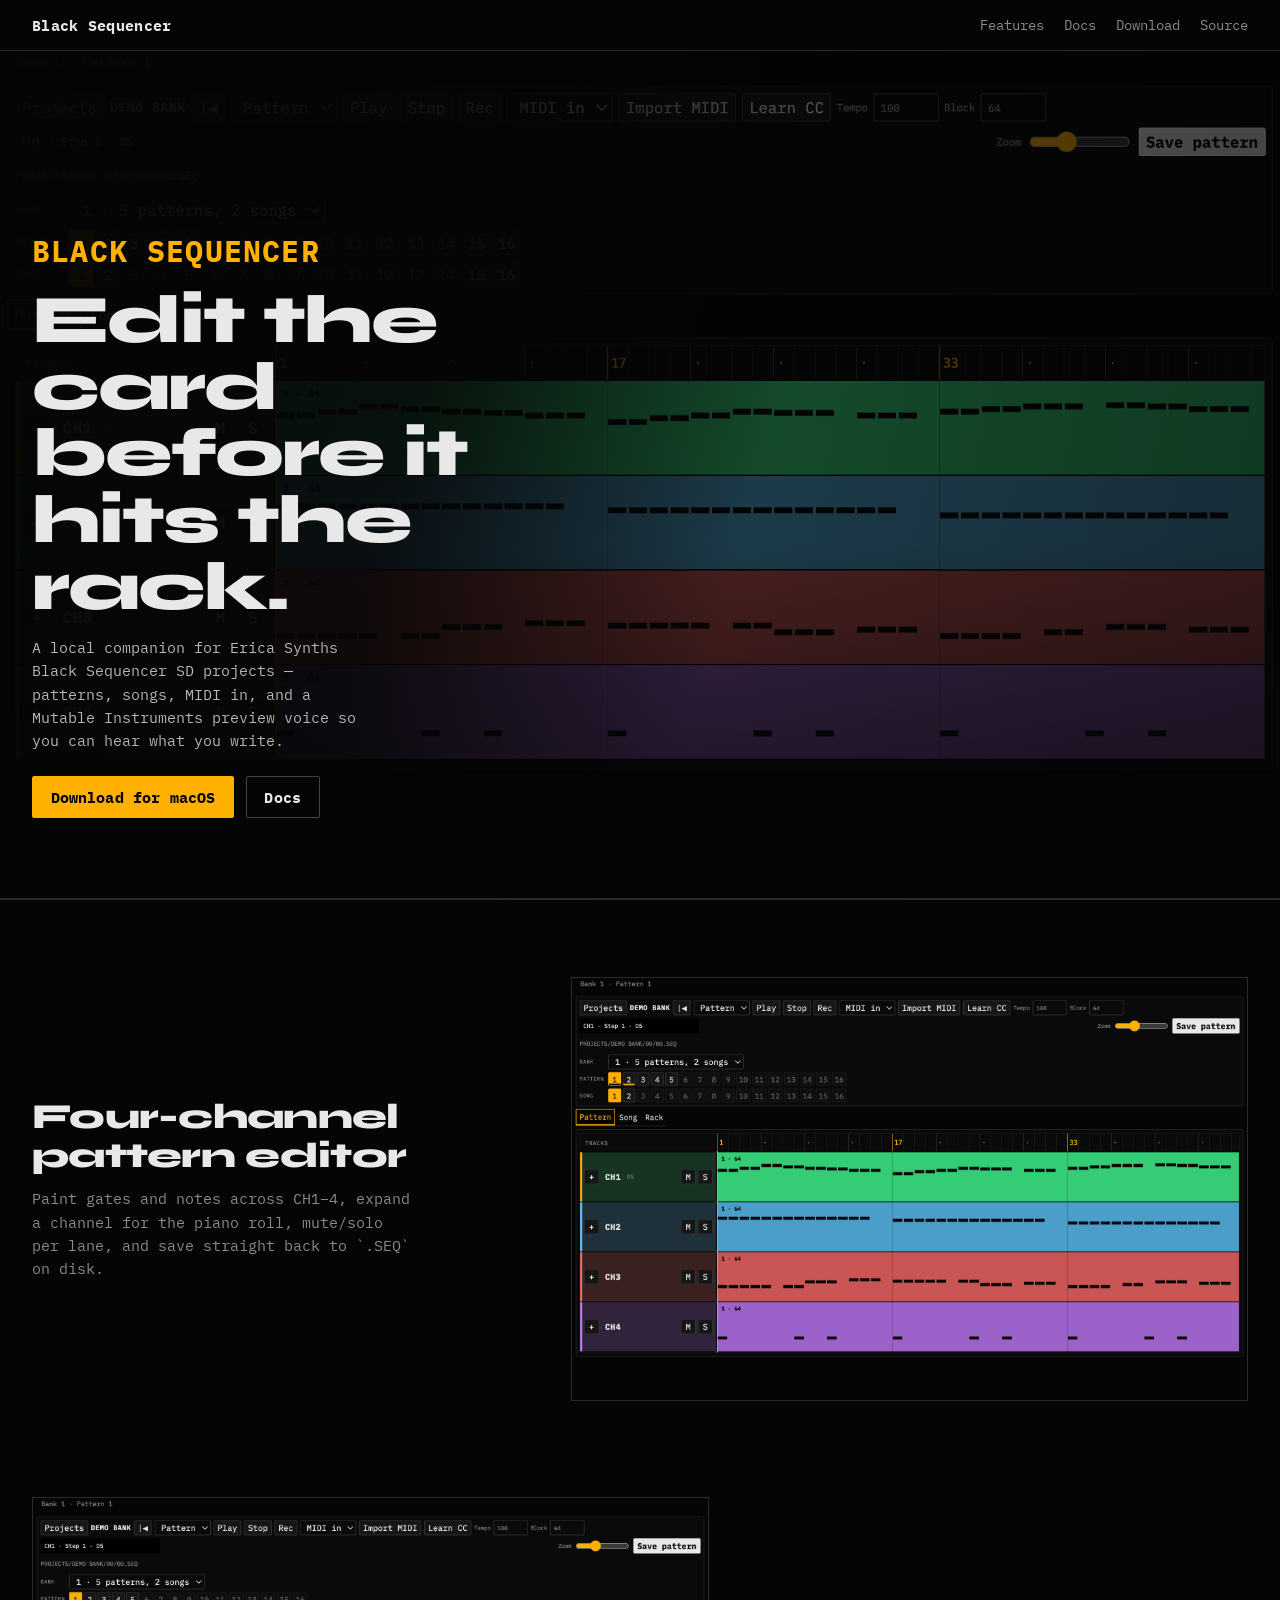
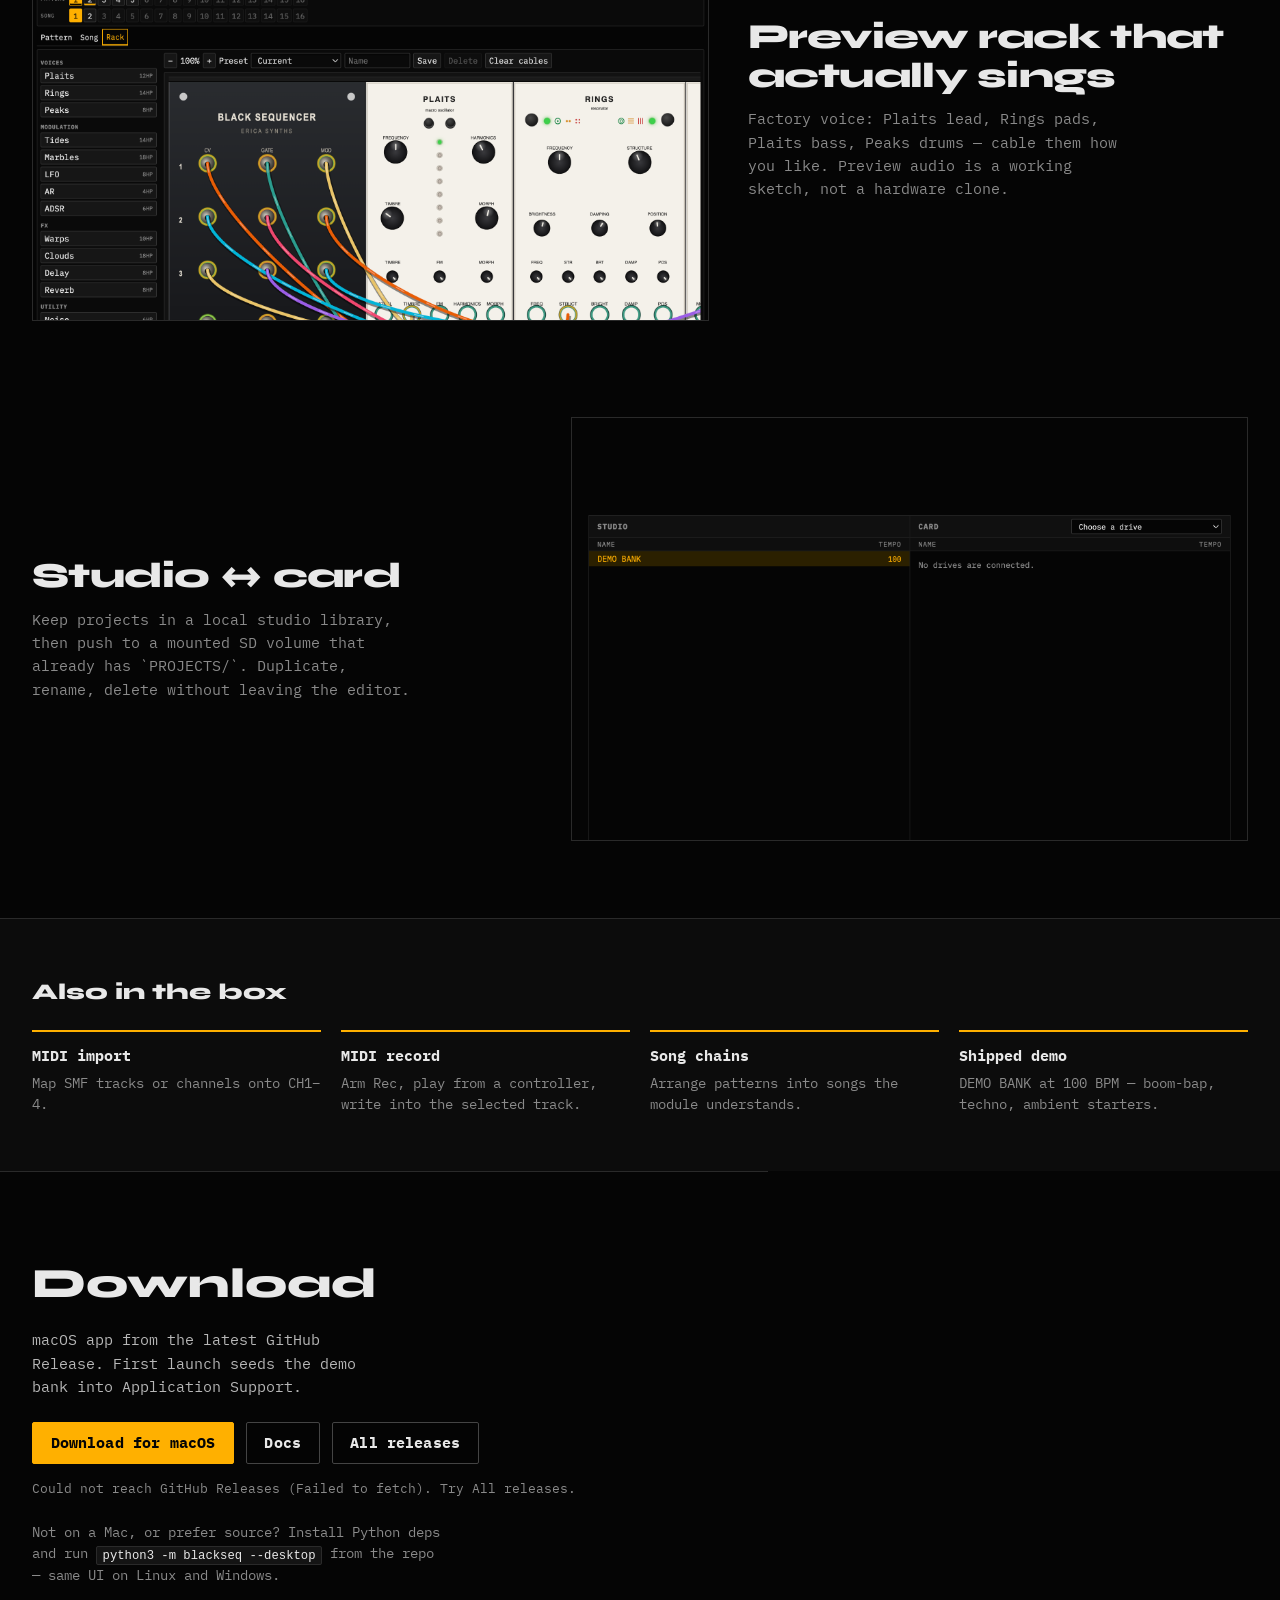
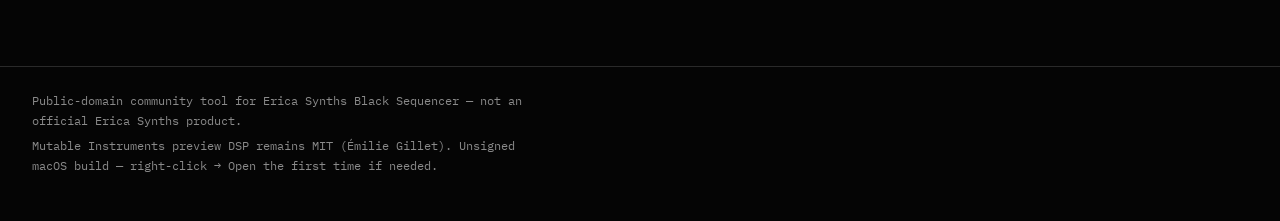
==== docs/index.html @ 3bfdc150 "Black Sequencer companion editor." ====
<!DOCTYPE html>
<html lang="en">
<head>
  <meta charset="utf-8">
  <script>
    // Project Pages live under /black_seq_gui/; keep local file:// and localhost previews working.
    if (/\.github\.io$/i.test(location.hostname)) {
      document.write('<base href="/black_seq_gui/">');
    }
  </script>
  <meta name="viewport" content="width=device-width, initial-scale=1">
  <title>Black Sequencer — companion editor</title>
  <meta name="description" content="Edit Erica Synths Black Sequencer projects on your Mac. Pattern piano-roll, song chains, MIDI import, and a Mutable Instruments preview rack.">
  <link rel="preconnect" href="https://fonts.googleapis.com">
  <link rel="preconnect" href="https://fonts.gstatic.com" crossorigin>
  <link href="https://fonts.googleapis.com/css2?family=IBM+Plex+Mono:wght@400;500;700&family=Syne:wght@700;800&display=swap" rel="stylesheet">
  <link rel="stylesheet" href="site.css">
</head>
<body>
  <header class="top">
    <a class="mark" href="./">Black Sequencer</a>
    <nav>
      <a href="./#features">Features</a>
      <a href="docs.html">Docs</a>
      <a href="./#download">Download</a>
      <a id="nav-source" href="#" hidden>Source</a>
    </nav>
  </header>

  <main id="top">
    <section class="hero" aria-label="Introduction">
      <figure class="hero-stage">
        <img src="assets/pattern-editor.png" width="1600" height="1000" alt="Pattern editor with four channel lanes, transport, and bank/pattern selectors" decoding="async">
      </figure>
      <div class="hero-copy">
        <p class="brand">Black Sequencer</p>
        <h1>Edit the card before it hits the rack.</h1>
        <p class="lede">A local companion for Erica Synths Black Sequencer SD projects — patterns, songs, MIDI in, and a Mutable Instruments preview voice so you can hear what you write.</p>
        <div class="cta">
          <a id="download-btn" class="btn primary" href="./#download">Download for macOS</a>
          <a class="btn ghost" href="docs.html">Docs</a>
        </div>
        <p id="release-meta" class="meta" hidden></p>
      </div>
    </section>

    <section id="features" class="features">
      <article class="feature">
        <div class="feature-copy">
          <h2>Four-channel pattern editor</h2>
          <p>Paint gates and notes across CH1–4, expand a channel for the piano roll, mute/solo per lane, and save straight back to `.SEQ` on disk.</p>
        </div>
        <figure>
          <img src="assets/pattern-editor.png" width="1600" height="1000" alt="Demo bank pattern with melodic and drum lanes" loading="lazy">
        </figure>
      </article>

      <article class="feature reverse">
        <div class="feature-copy">
          <h2>Preview rack that actually sings</h2>
          <p>Factory voice: Plaits lead, Rings pads, Plaits bass, Peaks drums — cable them how you like. Preview audio is a working sketch, not a hardware clone.</p>
        </div>
        <figure>
          <img src="assets/rack.png" width="1600" height="1000" alt="Virtual eurorack rack with Black Sequencer CV/gate/mod patched into Plaits and Rings" loading="lazy">
        </figure>
      </article>

      <article class="feature">
        <div class="feature-copy">
          <h2>Studio ↔ card</h2>
          <p>Keep projects in a local studio library, then push to a mounted SD volume that already has `PROJECTS/`. Duplicate, rename, delete without leaving the editor.</p>
        </div>
        <figure>
          <img src="assets/studio-home.png" width="1600" height="1000" alt="Studio and Card project browser with DEMO BANK selected" loading="lazy">
        </figure>
      </article>
    </section>

    <section class="strip" aria-label="Also included">
      <h2>Also in the box</h2>
      <ul>
        <li>
          <strong>MIDI import</strong>
          <span>Map SMF tracks or channels onto CH1–4.</span>
        </li>
        <li>
          <strong>MIDI record</strong>
          <span>Arm Rec, play from a controller, write into the selected track.</span>
        </li>
        <li>
          <strong>Song chains</strong>
          <span>Arrange patterns into songs the module understands.</span>
        </li>
        <li>
          <strong>Shipped demo</strong>
          <span>DEMO BANK at 100 BPM — boom-bap, techno, ambient starters.</span>
        </li>
      </ul>
    </section>

    <section id="download" class="download">
      <h2>Download</h2>
      <p class="lede">macOS app from the latest GitHub Release. First launch seeds the demo bank into Application Support.</p>
      <div class="cta">
        <a id="download-btn-main" class="btn primary" href="#">Download for macOS</a>
        <a class="btn ghost" href="docs.html">Docs</a>
        <a id="releases-link" class="btn ghost" href="#">All releases</a>
      </div>
      <p id="download-status" class="meta">Looking up the latest build…</p>
      <p class="fine">Not on a Mac, or prefer source? Install Python deps and run <code>python3 -m blackseq --desktop</code> from the repo — same UI on Linux and Windows.</p>
    </section>
  </main>

  <footer class="foot">
    <p>Public-domain community tool for Erica Synths Black Sequencer — not an official Erica Synths product.</p>
    <p>Mutable Instruments preview DSP remains MIT (Émilie Gillet). Unsigned macOS build — right-click → Open the first time if needed.</p>
  </footer>

  <script src="site.js"></script>
</body>
</html>
---- docs/site.css ----
:root {
  --bg: #050505;
  --panel: #0c0c0c;
  --line: #2a2a2a;
  --text: #e8e8e8;
  --muted: #8a8a8a;
  --accent: #ffb000;
  --ink: #050505;
  --hero-fade: rgba(5, 5, 5, 0.55);
  color-scheme: dark;
}

* { box-sizing: border-box; }

html { scroll-behavior: smooth; }

body {
  margin: 0;
  min-height: 100vh;
  background:
    radial-gradient(1200px 600px at 80% -10%, rgba(255, 176, 0, 0.08), transparent 60%),
    linear-gradient(180deg, #0a0a0a 0%, var(--bg) 28%, var(--bg) 100%);
  color: var(--text);
  font-family: "IBM Plex Mono", ui-monospace, Menlo, Consolas, monospace;
  font-size: 15px;
  line-height: 1.55;
}

img {
  display: block;
  max-width: 100%;
  height: auto;
}

a { color: var(--accent); text-decoration: none; }
a:hover { text-decoration: underline; text-underline-offset: 3px; }

.top {
  position: sticky;
  top: 0;
  z-index: 10;
  display: flex;
  align-items: center;
  justify-content: space-between;
  gap: 1rem;
  padding: 0.85rem clamp(1rem, 3vw, 2rem);
  background: rgba(5, 5, 5, 0.88);
  border-bottom: 1px solid var(--line);
  backdrop-filter: blur(10px);
}

.mark {
  color: var(--text);
  font-weight: 700;
  letter-spacing: 0.02em;
  text-decoration: none;
}

.mark:hover { color: var(--accent); text-decoration: none; }

.top nav {
  display: flex;
  gap: 1.25rem;
  font-size: 0.85rem;
}

.top nav a { color: var(--muted); }
.top nav a:hover { color: var(--text); text-decoration: none; }

.hero {
  position: relative;
  display: grid;
  align-items: end;
  min-height: calc(100vh - 52px);
  overflow: hidden;
  border-bottom: 1px solid var(--line);
}

.hero-stage {
  margin: 0;
  position: absolute;
  inset: 0;
  background: #000;
  animation: stage-in 1s ease both;
}

.hero-stage img {
  width: 100%;
  height: 100%;
  object-fit: cover;
  object-position: top left;
  opacity: 0.55;
}

.hero-stage::after {
  content: "";
  position: absolute;
  inset: 0;
  pointer-events: none;
  background:
    linear-gradient(105deg, rgba(5, 5, 5, 0.96) 0%, rgba(5, 5, 5, 0.88) 34%, rgba(5, 5, 5, 0.35) 58%, rgba(5, 5, 5, 0.55) 100%),
    linear-gradient(0deg, rgba(5, 5, 5, 0.7), transparent 42%);
}

.hero-copy {
  position: relative;
  z-index: 1;
  max-width: 38rem;
  padding: clamp(2rem, 6vw, 4.5rem) clamp(1rem, 3vw, 2rem) clamp(2.5rem, 7vw, 5rem);
}

.brand {
  margin: 0 0 0.75rem;
  color: var(--accent);
  font-size: clamp(1.35rem, 2.4vw, 1.85rem);
  font-weight: 700;
  letter-spacing: 0.04em;
  text-transform: uppercase;
  animation: rise 0.7s ease both;
}

.hero h1 {
  margin: 0 0 1rem;
  max-width: 14ch;
  font-family: Syne, "IBM Plex Mono", sans-serif;
  font-size: clamp(2.4rem, 5.5vw, 4.25rem);
  font-weight: 800;
  line-height: 0.98;
  letter-spacing: -0.03em;
  animation: rise 0.7s ease 0.08s both;
}

.lede {
  margin: 0 0 1.5rem;
  max-width: 38ch;
  color: #b7b7b7;
  animation: rise 0.7s ease 0.16s both;
}

.cta {
  display: flex;
  flex-wrap: wrap;
  gap: 0.75rem;
  animation: rise 0.7s ease 0.24s both;
}

.meta {
  margin: 0.9rem 0 0;
  color: var(--muted);
  font-size: 0.8rem;
}

.btn {
  display: inline-flex;
  align-items: center;
  justify-content: center;
  min-height: 42px;
  padding: 0 1.1rem;
  border: 1px solid #444;
  border-radius: 2px;
  font: inherit;
  font-weight: 700;
  letter-spacing: 0.01em;
  text-decoration: none;
  transition: background 0.12s ease, border-color 0.12s ease, color 0.12s ease, transform 0.12s ease;
}

.btn:hover { text-decoration: none; transform: translateY(-1px); }

.btn.primary {
  background: var(--accent);
  border-color: var(--accent);
  color: var(--ink);
}

.btn.primary:hover { filter: brightness(1.05); }

.btn.ghost {
  background: rgba(5, 5, 5, 0.45);
  color: var(--text);
  backdrop-filter: blur(4px);
}

.btn.ghost:hover {
  border-color: var(--accent);
  color: var(--accent);
}

.btn[aria-disabled="true"] {
  opacity: 0.45;
  pointer-events: none;
  transform: none;
}

.features {
  display: flex;
  flex-direction: column;
  gap: clamp(3rem, 8vw, 6rem);
  padding: clamp(2rem, 6vw, 5rem) clamp(1rem, 3vw, 2rem);
  border-top: 1px solid var(--line);
}

.feature {
  display: grid;
  grid-template-columns: minmax(0, 0.85fr) minmax(0, 1.15fr);
  gap: clamp(1.25rem, 3vw, 2.5rem);
  align-items: center;
}

.feature.reverse { grid-template-columns: minmax(0, 1.15fr) minmax(0, 0.85fr); }
.feature.reverse .feature-copy { order: 2; }
.feature.reverse figure { order: 1; }

.feature h2 {
  margin: 0 0 0.75rem;
  font-family: Syne, "IBM Plex Mono", sans-serif;
  font-size: clamp(1.6rem, 3vw, 2.2rem);
  font-weight: 800;
  letter-spacing: -0.02em;
  line-height: 1.1;
}

.feature p {
  margin: 0;
  max-width: 42ch;
  color: var(--muted);
}

.feature figure {
  margin: 0;
  border: 1px solid var(--line);
  background: #000;
  overflow: hidden;
}

.feature img {
  width: 100%;
  aspect-ratio: 16 / 10;
  object-fit: cover;
  object-position: top left;
}

.strip {
  padding: clamp(2rem, 5vw, 3.5rem) clamp(1rem, 3vw, 2rem);
  border-top: 1px solid var(--line);
  background: var(--panel);
}

.strip h2 {
  margin: 0 0 1.25rem;
  font-family: Syne, "IBM Plex Mono", sans-serif;
  font-size: 1.4rem;
  font-weight: 800;
}

.strip ul {
  list-style: none;
  margin: 0;
  padding: 0;
  display: grid;
  grid-template-columns: repeat(4, minmax(0, 1fr));
  gap: 1.25rem;
}

.strip li {
  display: flex;
  flex-direction: column;
  gap: 0.35rem;
  padding-top: 0.75rem;
  border-top: 2px solid var(--accent);
}

.strip strong {
  color: var(--text);
  font-size: 0.95rem;
}

.strip span {
  color: var(--muted);
  font-size: 0.85rem;
}

.download {
  padding: clamp(2.5rem, 7vw, 5rem) clamp(1rem, 3vw, 2rem);
  border-top: 1px solid var(--line);
  max-width: 48rem;
}

.download h2 {
  margin: 0 0 0.75rem;
  font-family: Syne, "IBM Plex Mono", sans-serif;
  font-size: clamp(1.8rem, 3.5vw, 2.6rem);
  font-weight: 800;
}

.fine {
  margin: 1.5rem 0 0;
  color: var(--muted);
  font-size: 0.85rem;
  max-width: 52ch;
}

.fine code {
  color: var(--text);
  background: #141414;
  border: 1px solid var(--line);
  padding: 0.1rem 0.35rem;
  border-radius: 2px;
  font-size: 0.9em;
}

.foot {
  padding: 1.5rem clamp(1rem, 3vw, 2rem) 2.5rem;
  border-top: 1px solid var(--line);
  color: var(--muted);
  font-size: 0.78rem;
}

.foot p { margin: 0 0 0.4rem; max-width: 70ch; }

.manual {
  max-width: 42rem;
  padding: clamp(1.5rem, 4vw, 3rem) clamp(1rem, 3vw, 2rem) clamp(3rem, 6vw, 4rem);
}

.manual-hero {
  margin-bottom: 2rem;
  padding-bottom: 1.5rem;
  border-bottom: 1px solid var(--line);
}

.manual-hero h1 {
  margin: 0 0 0.75rem;
  font-family: Syne, "IBM Plex Mono", sans-serif;
  font-size: clamp(2rem, 4.5vw, 3rem);
  font-weight: 800;
  line-height: 1.05;
  letter-spacing: -0.03em;
}

.manual-toc {
  margin: 0 0 2.5rem;
  padding: 0;
  list-style: none;
  display: flex;
  flex-wrap: wrap;
  gap: 0.5rem 1rem;
  font-size: 0.85rem;
}

.manual-toc a { color: var(--muted); }
.manual-toc a:hover { color: var(--accent); }

.manual-section {
  margin: 0 0 2.25rem;
  padding-top: 0.25rem;
}

.manual-section h2 {
  margin: 0 0 0.75rem;
  font-family: Syne, "IBM Plex Mono", sans-serif;
  font-size: 1.35rem;
  font-weight: 800;
  letter-spacing: -0.02em;
  color: var(--accent);
}

.manual-section p,
.manual-section li {
  color: #b7b7b7;
}

.manual-section p { margin: 0 0 0.85rem; }

.manual-section ul,
.manual-section ol {
  margin: 0 0 0.85rem;
  padding-left: 1.2rem;
}

.manual-section li { margin: 0 0 0.45rem; }

.manual-section strong { color: var(--text); font-weight: 700; }

.manual-section code,
.manual-section pre {
  font-family: inherit;
  font-size: 0.9em;
}

.manual-section code {
  color: var(--text);
  background: #141414;
  border: 1px solid var(--line);
  padding: 0.1rem 0.35rem;
  border-radius: 2px;
}

.manual-section pre {
  margin: 0.75rem 0 1rem;
  padding: 0.85rem 1rem;
  background: #0a0a0a;
  border: 1px solid var(--line);
  overflow-x: auto;
  color: var(--text);
}

.manual-section pre code {
  border: 0;
  background: transparent;
  padding: 0;
}

.top nav a[aria-current="page"] { color: var(--text); }

@keyframes rise {
  from { opacity: 0; transform: translateY(14px); }
  to { opacity: 1; transform: none; }
}

@keyframes stage-in {
  from { opacity: 0; transform: translateY(18px) scale(0.985); }
  to { opacity: 1; transform: none; }
}

@media (max-width: 900px) {
  .hero { min-height: 78vh; }

  .feature,
  .feature.reverse {
    grid-template-columns: 1fr;
  }

  .feature.reverse .feature-copy,
  .feature.reverse figure { order: initial; }

  .hero h1 { max-width: none; }

  .hero-stage img { opacity: 0.4; }

  .strip ul { grid-template-columns: 1fr 1fr; }
}

@media (max-width: 560px) {
  .strip ul { grid-template-columns: 1fr; }
  .top nav { gap: 0.85rem; font-size: 0.78rem; }
}

@media (prefers-reduced-motion: reduce) {
  html { scroll-behavior: auto; }
  .brand, .hero h1, .lede, .cta, .hero-stage {
    animation: none;
  }
  .btn:hover { transform: none; }
}
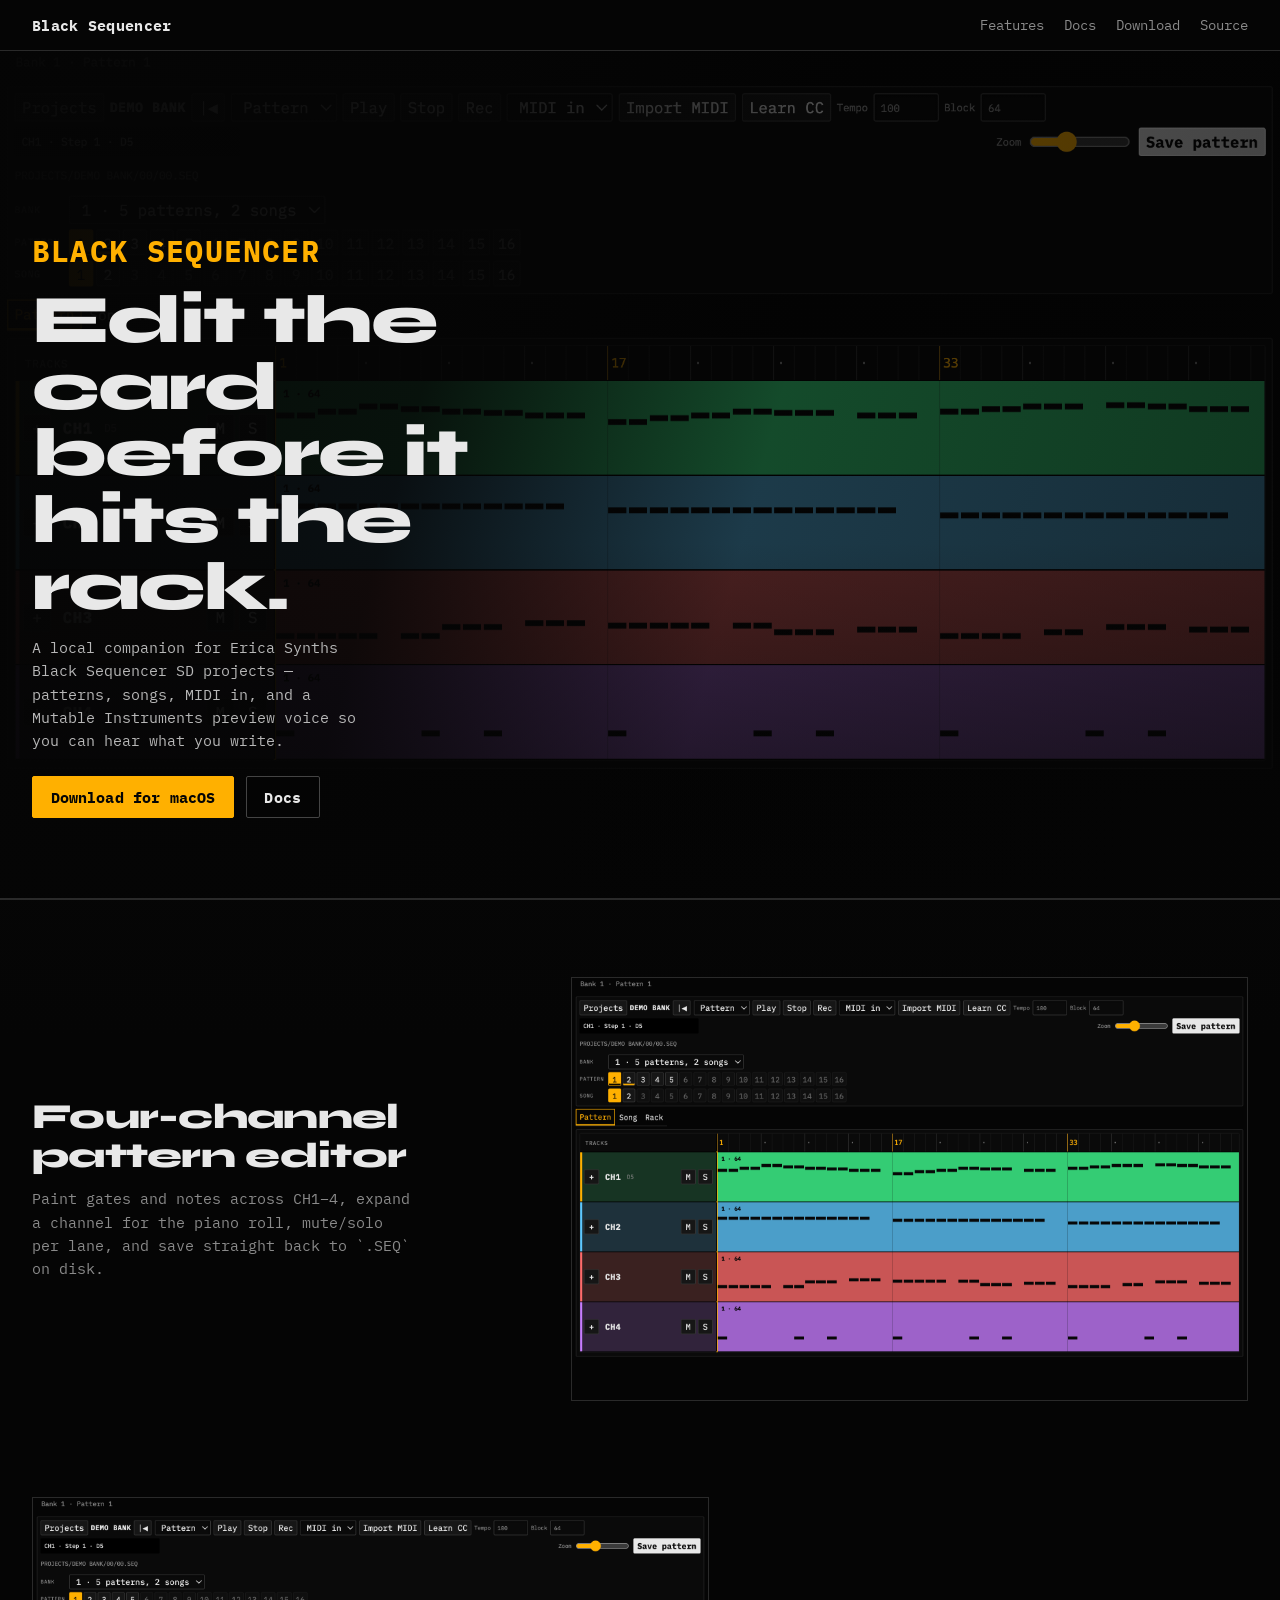
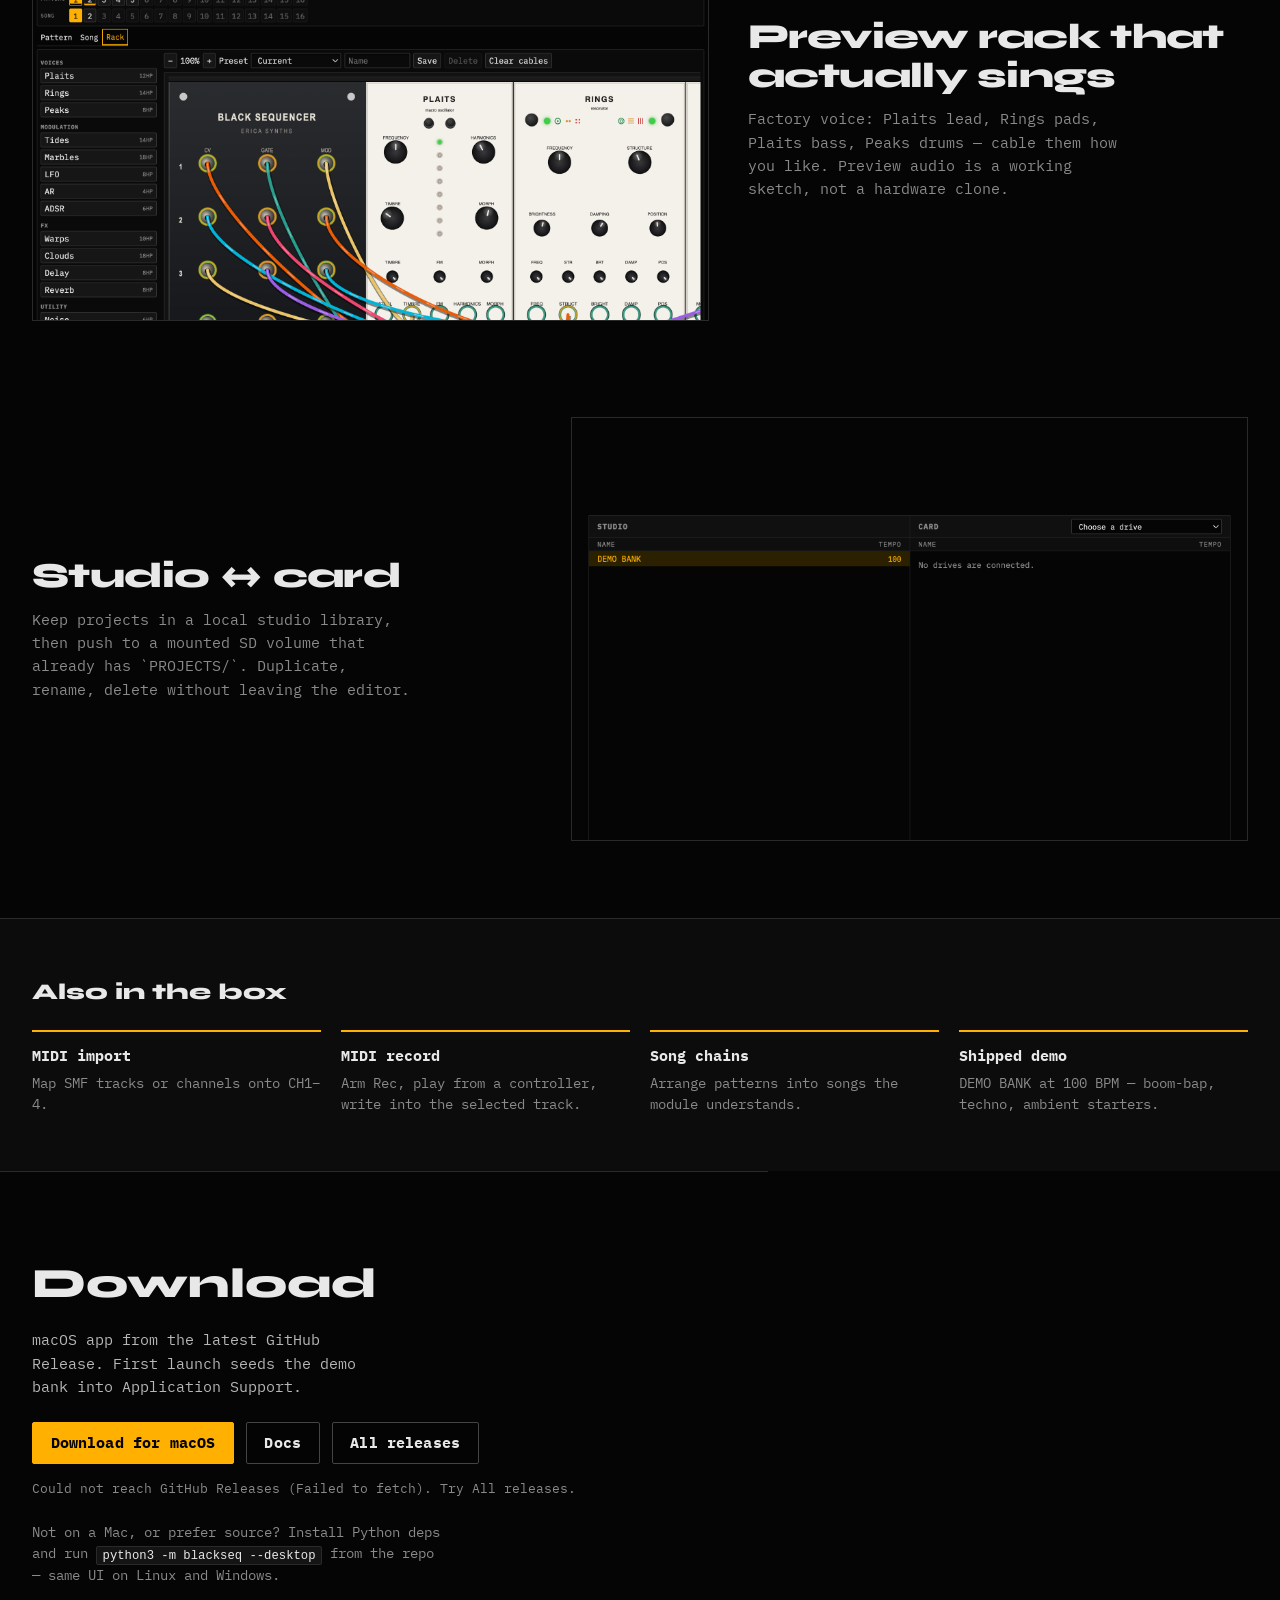
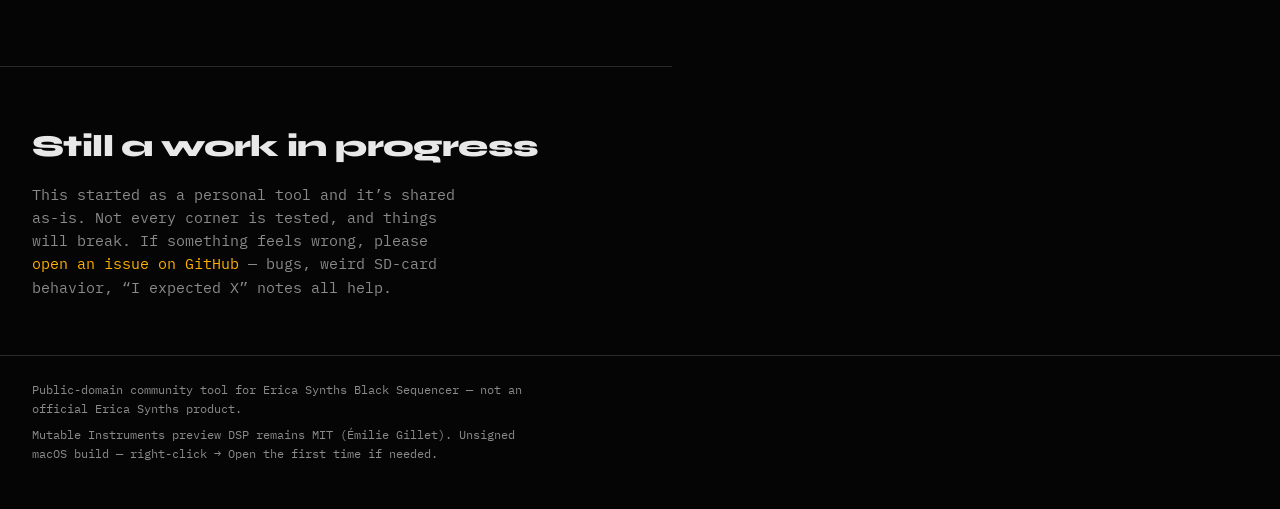
==== commit 87fcea67: "Polish Pages deploy, human docs, and WIP notice." ====
--- a/docs/index.html
+++ b/docs/index.html
@@ -109,6 +109,11 @@
       <p id="download-status" class="meta">Looking up the latest build…</p>
       <p class="fine">Not on a Mac, or prefer source? Install Python deps and run <code>python3 -m blackseq --desktop</code> from the repo — same UI on Linux and Windows.</p>
     </section>
+
+    <section id="status" class="status-note" aria-label="Project status">
+      <h2>Still a work in progress</h2>
+      <p>This started as a personal tool and it’s shared as-is. Not every corner is tested, and things will break. If something feels wrong, please <a id="issues-link" href="https://github.com/ph1r3574r73r/black_seq_gui/issues">open an issue on GitHub</a> — bugs, weird SD-card behavior, “I expected X” notes all help.</p>
+    </section>
   </main>
 
   <footer class="foot">
--- a/docs/site.css
+++ b/docs/site.css
@@ -309,6 +309,30 @@
   font-size: 0.9em;
 }
 
+.status-note {
+  padding: clamp(2rem, 5vw, 3.5rem) clamp(1rem, 3vw, 2rem);
+  border-top: 1px solid var(--line);
+  max-width: 42rem;
+}
+
+.status-note h2 {
+  margin: 0 0 0.75rem;
+  font-family: Syne, "IBM Plex Mono", sans-serif;
+  font-size: clamp(1.4rem, 2.8vw, 1.9rem);
+  font-weight: 800;
+  letter-spacing: -0.02em;
+}
+
+.status-note p {
+  margin: 0;
+  color: var(--muted);
+  max-width: 48ch;
+}
+
+.status-inline {
+  color: #b7b7b7 !important;
+}
+
 .foot {
   padding: 1.5rem clamp(1rem, 3vw, 2rem) 2.5rem;
   border-top: 1px solid var(--line);
